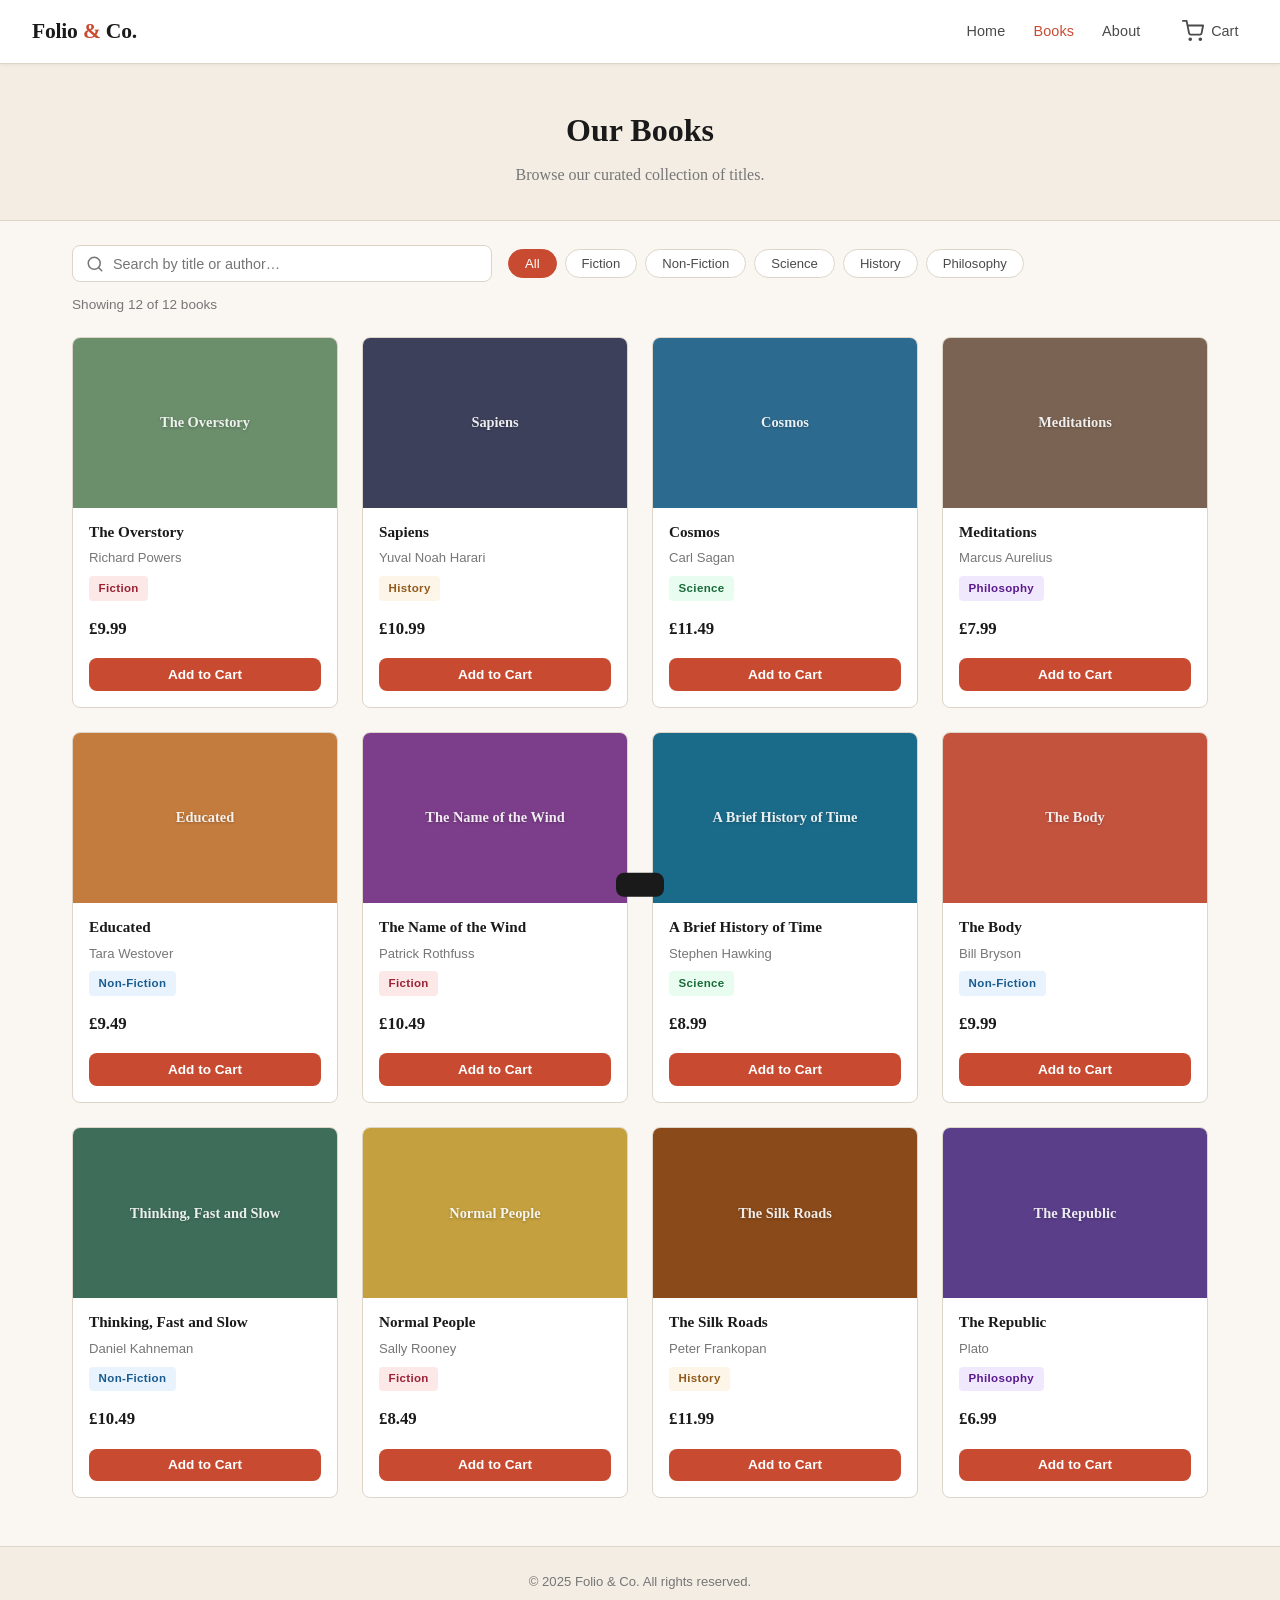
==== books.html @ 585659b6 "Created Folio&Co buggy version" ====
<!DOCTYPE html>
<html lang="en">
<head>
  <meta charset="UTF-8" />
  <meta name="viewport" content="width=device-width, initial-scale=1.0" />
  <title>Books — Folio & Co.</title>
  <link rel="stylesheet" href="style.css" />
</head>
<body>

  <nav class="navbar">
    <a href="index.html" class="nav-logo">Folio <span>&amp;</span> Co.</a>
    <ul class="nav-links">
      <li><a href="index.html">Home</a></li>
      <li><a href="books.html" class="active">Books</a></li>
      <li><a href="index.html#about">About</a></li>
    </ul>
    <a href="cart.html" class="cart-link" aria-label="View cart">
      <svg xmlns="http://www.w3.org/2000/svg" width="22" height="22" viewBox="0 0 24 24" fill="none" stroke="currentColor" stroke-width="2" stroke-linecap="round" stroke-linejoin="round"><circle cx="9" cy="21" r="1"/><circle cx="20" cy="21" r="1"/><path d="M1 1h4l2.68 13.39a2 2 0 0 0 2 1.61h9.72a2 2 0 0 0 2-1.61L23 6H6"/></svg>
      <span class="cart-label">Cart</span>
      <span class="cart-count" id="cart-count">0</span>
    </a>
  </nav>

  <div class="page-header">
    <h1>Our Books</h1>
    <p>Browse our curated collection of titles.</p>
  </div>

  <div class="catalogue-controls">
    <div class="search-wrap">
      <label for="search-input" class="sr-only">Search by title or author</label>
      <input
        type="search"
        id="search-input"
        class="search-input"
        placeholder="Search by title or author…"
        autocomplete="off"
      />
      <svg class="search-icon" xmlns="http://www.w3.org/2000/svg" width="18" height="18" viewBox="0 0 24 24" fill="none" stroke="currentColor" stroke-width="2" stroke-linecap="round" stroke-linejoin="round"><circle cx="11" cy="11" r="8"/><line x1="21" y1="21" x2="16.65" y2="16.65"/></svg>
    </div>

    <div class="genre-filters" role="group" aria-label="Filter by genre">
      <button class="chip active" data-genre="all">All</button>
      <button class="chip" data-genre="Fiction">Fiction</button>
      <button class="chip" data-genre="Non-Fiction">Non-Fiction</button>
      <button class="chip" data-genre="Science">Science</button>
      <button class="chip" data-genre="History">History</button>
      <button class="chip" data-genre="Philosophy">Philosophy</button>
    </div>
  </div>

  <div class="result-count" id="result-count" aria-live="polite"></div>

  <div class="book-grid" id="book-grid"></div>

  <div id="toast" class="toast" role="status" aria-live="polite"></div>

  <footer class="footer">
    <p>&copy; 2025 Folio &amp; Co. All rights reserved.</p>
  </footer>

  <script src="cart.js"></script>
  <script src="books-data.js"></script>
  <script src="books.js"></script>
</body>
</html>
---- style.css ----
/* ====================================================
   Folio & Co. — Clean Version Stylesheet
   ==================================================== */

/* ---- Reset & Tokens ---- */
*, *::before, *::after { box-sizing: border-box; margin: 0; padding: 0; }

:root {
  --cream:    #faf7f2;
  --paper:    #f3ede3;
  --ink:      #1a1a1a;
  --ink-mid:  #4a4a4a;
  --ink-soft: #767676;
  --accent:   #c84b31;
  --accent-h: #a33b25;
  --green:    #3a7d44;
  --border:   #ddd5c8;
  --radius:   8px;
  --shadow:   0 2px 12px rgba(0,0,0,.08);
  --trans:    .18s ease;
}

html { scroll-behavior: smooth; }

body {
  font-family: 'Georgia', 'Times New Roman', serif;
  background: var(--cream);
  color: var(--ink);
  line-height: 1.65;
  min-height: 100vh;
  display: flex;
  flex-direction: column;
}

a { color: inherit; text-decoration: none; }

ul { list-style: none; }

img { display: block; max-width: 100%; }

/* ---- Utility ---- */
.sr-only {
  position: absolute; width:1px; height:1px;
  padding:0; margin:-1px; overflow:hidden;
  clip:rect(0,0,0,0); white-space:nowrap; border:0;
}

.btn {
  display: inline-block;
  padding: .65rem 1.4rem;
  border-radius: var(--radius);
  font-family: inherit;
  font-size: .95rem;
  font-weight: 600;
  cursor: pointer;
  border: 2px solid transparent;
  transition: background var(--trans), color var(--trans), border-color var(--trans), transform .1s;
  text-align: center;
}
.btn:active { transform: scale(.97); }

.btn-primary {
  background: var(--accent);
  color: #fff;
  border-color: var(--accent);
}
.btn-primary:hover { background: var(--accent-h); border-color: var(--accent-h); }

.btn-outline {
  background: transparent;
  color: var(--accent);
  border-color: var(--accent);
}
.btn-outline:hover { background: var(--accent); color: #fff; }

.full-width { display: block; width: 100%; }

/* ---- Navbar ---- */
.navbar {
  position: sticky;
  top: 0;
  z-index: 100;
  display: flex;
  align-items: center;
  gap: 2rem;
  padding: 0 2rem;
  height: 64px;
  background: #fff;
  border-bottom: 1px solid var(--border);
  box-shadow: 0 1px 4px rgba(0,0,0,.06);
}

.nav-logo {
  font-size: 1.35rem;
  font-weight: 700;
  letter-spacing: -.01em;
  color: var(--ink);
  margin-right: auto;
}
.nav-logo span { color: var(--accent); }

.nav-links {
  display: flex;
  gap: 1.75rem;
}
.nav-links a {
  font-size: .9rem;
  font-family: 'Helvetica Neue', Arial, sans-serif;
  color: var(--ink-mid);
  font-weight: 500;
  transition: color var(--trans);
  letter-spacing: .01em;
}
.nav-links a:hover,
.nav-links a.active { color: var(--accent); }

.cart-link {
  display: flex;
  align-items: center;
  gap: .45rem;
  color: var(--ink-mid);
  font-family: 'Helvetica Neue', Arial, sans-serif;
  font-size: .9rem;
  font-weight: 500;
  transition: color var(--trans);
  padding: .4rem .6rem;
  border-radius: var(--radius);
}
.cart-link:hover { color: var(--accent); }
.cart-link.active { color: var(--accent); }

.cart-label { font-size: .9rem; }

.cart-count {
  background: var(--accent);
  color: #fff;
  font-size: .72rem;
  font-weight: 700;
  font-family: 'Helvetica Neue', Arial, sans-serif;
  min-width: 20px;
  height: 20px;
  border-radius: 10px;
  display: inline-flex;
  align-items: center;
  justify-content: center;
  padding: 0 5px;
}
.cart-count[data-count="0"] { display: none; }

/* ---- Page Header ---- */
.page-header {
  background: var(--paper);
  border-bottom: 1px solid var(--border);
  padding: 2.5rem 2rem 2rem;
  text-align: center;
}
.page-header h1 {
  font-size: 2rem;
  font-weight: 700;
  margin-bottom: .3rem;
}
.page-header p { color: var(--ink-soft); }

/* ---- Hero ---- */
.hero {
  display: grid;
  grid-template-columns: 1fr auto;
  align-items: center;
  gap: 3rem;
  padding: 5rem 4rem;
  background: var(--paper);
  border-bottom: 1px solid var(--border);
}

.hero-eyebrow {
  font-family: 'Helvetica Neue', Arial, sans-serif;
  font-size: .8rem;
  font-weight: 600;
  letter-spacing: .12em;
  text-transform: uppercase;
  color: var(--accent);
  margin-bottom: .75rem;
}

.hero h1 {
  font-size: clamp(2.4rem, 5vw, 3.6rem);
  line-height: 1.15;
  margin-bottom: 1rem;
}

.hero-sub {
  font-size: 1.05rem;
  color: var(--ink-mid);
  max-width: 440px;
  margin-bottom: 2rem;
}

/* ---- Book Stack Illustration ---- */
.book-stack {
  display: flex;
  align-items: flex-end;
  gap: 6px;
}
.book-spine {
  width: 42px;
  height: var(--h);
  background: var(--c);
  border-radius: 3px 6px 6px 3px;
  writing-mode: vertical-rl;
  text-orientation: mixed;
  transform: rotate(180deg);
  display: flex;
  align-items: center;
  justify-content: center;
  font-size: .6rem;
  font-weight: 700;
  color: rgba(255,255,255,.85);
  letter-spacing: .05em;
  padding: .5rem .25rem;
  box-shadow: 3px 3px 8px rgba(0,0,0,.15);
}

/* ---- Features ---- */
.features {
  display: grid;
  grid-template-columns: repeat(3, 1fr);
  gap: 0;
  border-bottom: 1px solid var(--border);
}
.feature {
  padding: 2.5rem 2rem;
  border-right: 1px solid var(--border);
  text-align: center;
}
.feature:last-child { border-right: none; }
.feature-icon { font-size: 2rem; margin-bottom: .75rem; }
.feature h3 { font-size: 1rem; margin-bottom: .4rem; }
.feature p { font-size: .9rem; color: var(--ink-soft); }

/* ---- About Section ---- */
.about {
  padding: 5rem 4rem;
  background: var(--cream);
}
.about-inner {
  max-width: 600px;
  margin: 0 auto;
  text-align: center;
}
.about h2 { font-size: 1.75rem; margin-bottom: 1rem; }
.about p { color: var(--ink-mid); margin-bottom: 2rem; }

/* ---- Catalogue Controls ---- */
.catalogue-controls {
  padding: 1.5rem 2rem 0;
  display: flex;
  flex-wrap: wrap;
  gap: 1rem;
  align-items: center;
  max-width: 1200px;
  margin: 0 auto;
  width: 100%;
}

.search-wrap {
  position: relative;
  flex: 1 1 280px;
  max-width: 420px;
}
.search-icon {
  position: absolute;
  left: .85rem;
  top: 50%;
  transform: translateY(-50%);
  color: var(--ink-soft);
  pointer-events: none;
}
.search-input {
  width: 100%;
  padding: .6rem 1rem .6rem 2.5rem;
  border: 1.5px solid var(--border);
  border-radius: var(--radius);
  font-family: 'Helvetica Neue', Arial, sans-serif;
  font-size: .9rem;
  background: #fff;
  color: var(--ink);
  transition: border-color var(--trans), box-shadow var(--trans);
}
.search-input:focus {
  outline: none;
  border-color: var(--accent);
  box-shadow: 0 0 0 3px rgba(200,75,49,.12);
}

.genre-filters {
  display: flex;
  flex-wrap: wrap;
  gap: .5rem;
}

.chip {
  padding: .4rem 1rem;
  border: 1.5px solid var(--border);
  border-radius: 20px;
  background: #fff;
  font-family: 'Helvetica Neue', Arial, sans-serif;
  font-size: .82rem;
  font-weight: 500;
  color: var(--ink-mid);
  cursor: pointer;
  transition: background var(--trans), border-color var(--trans), color var(--trans);
}
.chip:hover { border-color: var(--accent); color: var(--accent); }
.chip.active {
  background: var(--accent);
  border-color: var(--accent);
  color: #fff;
}

.result-count {
  padding: .75rem 2rem 0;
  font-family: 'Helvetica Neue', Arial, sans-serif;
  font-size: .85rem;
  color: var(--ink-soft);
  max-width: 1200px;
  margin: 0 auto;
  width: 100%;
}

/* ---- Book Grid ---- */
.book-grid {
  display: grid;
  grid-template-columns: repeat(auto-fill, minmax(210px, 1fr));
  gap: 1.5rem;
  padding: 1.25rem 2rem 3rem;
  max-width: 1200px;
  margin: 0 auto;
  width: 100%;
}

.book-card {
  background: #fff;
  border: 1px solid var(--border);
  border-radius: var(--radius);
  overflow: hidden;
  display: flex;
  flex-direction: column;
  transition: box-shadow var(--trans), transform var(--trans);
}
.book-card:hover {
  box-shadow: var(--shadow);
  transform: translateY(-3px);
}

.book-cover {
  height: 170px;
  display: flex;
  align-items: center;
  justify-content: center;
  padding: 1.25rem;
  text-align: center;
}
.book-cover-title {
  font-size: .9rem;
  font-weight: 700;
  color: rgba(255,255,255,.9);
  line-height: 1.3;
  text-shadow: 0 1px 3px rgba(0,0,0,.25);
}

.book-info {
  padding: .9rem 1rem 1rem;
  display: flex;
  flex-direction: column;
  flex: 1;
  gap: .35rem;
}

.book-title {
  font-size: .95rem;
  font-weight: 700;
  line-height: 1.3;
}

.book-author {
  font-size: .82rem;
  color: var(--ink-soft);
  font-family: 'Helvetica Neue', Arial, sans-serif;
}

.genre-badge {
  display: inline-block;
  padding: .18rem .6rem;
  border-radius: 4px;
  font-size: .72rem;
  font-weight: 600;
  font-family: 'Helvetica Neue', Arial, sans-serif;
  letter-spacing: .03em;
  width: fit-content;
  margin: .1rem 0;
}
.badge-Fiction     { background: #fde8e8; color: #9b2335; }
.badge-Non-Fiction { background: #e8f3fd; color: #1a5c8f; }
.badge-Science     { background: #e8fdf0; color: #1a6b3a; }
.badge-History     { background: #fdf5e8; color: #8f5a1a; }
.badge-Philosophy  { background: #f0e8fd; color: #5a1a8f; }

.book-price {
  font-size: 1.05rem;
  font-weight: 700;
  color: var(--ink);
  margin-top: auto;
  padding-top: .4rem;
}

.add-to-cart-btn {
  margin: 0 1rem 1rem;
  padding: .55rem 1rem;
  background: var(--accent);
  color: #fff;
  border: none;
  border-radius: var(--radius);
  font-family: 'Helvetica Neue', Arial, sans-serif;
  font-size: .85rem;
  font-weight: 600;
  cursor: pointer;
  transition: background var(--trans), transform .1s;
}
.add-to-cart-btn:hover { background: var(--accent-h); }
.add-to-cart-btn:active { transform: scale(.97); }
.add-to-cart-btn.added {
  background: var(--green);
}

/* ---- Toast ---- */
.toast {
  position: fixed;
  bottom: 2rem;
  left: 50%;
  transform: translateX(-50%) translateY(120%);
  background: var(--ink);
  color: #fff;
  padding: .75rem 1.5rem;
  border-radius: var(--radius);
  font-family: 'Helvetica Neue', Arial, sans-serif;
  font-size: .9rem;
  font-weight: 500;
  z-index: 999;
  transition: transform .3s cubic-bezier(.34,1.56,.64,1);
  pointer-events: none;
  white-space: nowrap;
}
.toast.show { transform: translateX(-50%) translateY(0); }

/* ---- Cart Page ---- */
.cart-layout {
  display: grid;
  grid-template-columns: 1fr 320px;
  gap: 2rem;
  padding: 2rem 2rem 4rem;
  max-width: 1100px;
  margin: 0 auto;
  width: 100%;
  align-items: start;
}

.cart-items {
  display: flex;
  flex-direction: column;
  gap: 1rem;
}

.cart-empty {
  text-align: center;
  padding: 4rem 2rem;
  color: var(--ink-soft);
  font-size: 1.05rem;
  grid-column: 1 / -1;
}
.cart-empty a { color: var(--accent); }

.cart-item {
  background: #fff;
  border: 1px solid var(--border);
  border-radius: var(--radius);
  padding: 1.25rem 1.25rem;
  display: grid;
  grid-template-columns: 64px 1fr auto;
  gap: 1rem;
  align-items: center;
}

.cart-item-cover {
  width: 64px;
  height: 86px;
  border-radius: 4px;
  display: flex;
  align-items: center;
  justify-content: center;
  font-size: .55rem;
  font-weight: 700;
  color: rgba(255,255,255,.85);
  text-align: center;
  padding: .25rem;
  line-height: 1.2;
  flex-shrink: 0;
}

.cart-item-meta { display: flex; flex-direction: column; gap: .2rem; }
.cart-item-title { font-weight: 700; font-size: .95rem; }
.cart-item-author { font-size: .82rem; color: var(--ink-soft); font-family: 'Helvetica Neue', Arial, sans-serif; }
.cart-item-price { font-size: .9rem; color: var(--ink-mid); font-family: 'Helvetica Neue', Arial, sans-serif; margin-top: .3rem; }

.cart-item-actions {
  display: flex;
  flex-direction: column;
  align-items: flex-end;
  gap: .75rem;
}

.qty-controls {
  display: flex;
  align-items: center;
  gap: .5rem;
  border: 1px solid var(--border);
  border-radius: var(--radius);
  padding: .1rem .3rem;
}
.qty-btn {
  background: none;
  border: none;
  font-size: 1.1rem;
  font-weight: 700;
  cursor: pointer;
  color: var(--ink-mid);
  width: 28px;
  height: 28px;
  display: flex;
  align-items: center;
  justify-content: center;
  border-radius: 4px;
  transition: background var(--trans);
}
.qty-btn:hover { background: var(--paper); }
.qty-display {
  font-family: 'Helvetica Neue', Arial, sans-serif;
  font-size: .9rem;
  font-weight: 600;
  min-width: 20px;
  text-align: center;
}

.remove-btn {
  background: none;
  border: none;
  color: var(--ink-soft);
  font-family: 'Helvetica Neue', Arial, sans-serif;
  font-size: .8rem;
  cursor: pointer;
  text-decoration: underline;
  padding: 0;
  transition: color var(--trans);
}
.remove-btn:hover { color: var(--accent); }

.item-total {
  font-weight: 700;
  font-size: 1rem;
}

/* ---- Cart Summary ---- */
.cart-summary {
  background: #fff;
  border: 1px solid var(--border);
  border-radius: var(--radius);
  padding: 1.5rem;
  position: sticky;
  top: 80px;
}
.cart-summary h2 { font-size: 1.1rem; margin-bottom: 1rem; }

.summary-row {
  display: flex;
  justify-content: space-between;
  font-family: 'Helvetica Neue', Arial, sans-serif;
  font-size: .9rem;
  padding: .4rem 0;
  border-bottom: 1px solid var(--border);
  color: var(--ink-mid);
}
.summary-row:last-of-type { border-bottom: none; }
.total-row {
  font-weight: 700;
  font-size: 1rem;
  color: var(--ink);
  margin-top: .25rem;
  border-top: 2px solid var(--border);
  border-bottom: none;
}
.cart-summary .btn { margin-top: 1.25rem; }

/* ---- Checkout Layout ---- */
.checkout-layout {
  display: grid;
  grid-template-columns: 340px 1fr;
  gap: 2rem;
  padding: 2rem 2rem 4rem;
  max-width: 1000px;
  margin: 0 auto;
  width: 100%;
  align-items: start;
}

.order-summary-panel {
  background: #fff;
  border: 1px solid var(--border);
  border-radius: var(--radius);
  padding: 1.5rem;
  position: sticky;
  top: 80px;
}
.order-summary-panel h2 { font-size: 1.1rem; margin-bottom: 1rem; }

.checkout-item-list { display: flex; flex-direction: column; gap: .6rem; }
.checkout-item {
  display: flex;
  justify-content: space-between;
  font-family: 'Helvetica Neue', Arial, sans-serif;
  font-size: .85rem;
  padding: .3rem 0;
  border-bottom: 1px solid var(--border);
  color: var(--ink-mid);
}
.checkout-item:last-child { border-bottom: none; }
.checkout-item-name { flex: 1; margin-right: .5rem; }
.checkout-item-qty { color: var(--ink-soft); margin-right: .5rem; }
.checkout-item-price { font-weight: 600; color: var(--ink); }

/* ---- Checkout Form ---- */
.checkout-form-panel {}

.form-section {
  background: #fff;
  border: 1px solid var(--border);
  border-radius: var(--radius);
  padding: 1.75rem;
  margin-bottom: 1.25rem;
}
.form-section h2 {
  font-size: 1rem;
  font-weight: 700;
  margin-bottom: 1.25rem;
  padding-bottom: .75rem;
  border-bottom: 1px solid var(--border);
}

.field-group {
  display: flex;
  flex-direction: column;
  gap: .35rem;
  margin-bottom: 1rem;
}
.field-group:last-child { margin-bottom: 0; }

.field-group label {
  font-family: 'Helvetica Neue', Arial, sans-serif;
  font-size: .82rem;
  font-weight: 600;
  color: var(--ink-mid);
  letter-spacing: .02em;
}

.field-group input {
  padding: .6rem .85rem;
  border: 1.5px solid var(--border);
  border-radius: var(--radius);
  font-family: 'Helvetica Neue', Arial, sans-serif;
  font-size: .9rem;
  color: var(--ink);
  background: var(--cream);
  transition: border-color var(--trans), box-shadow var(--trans);
}
.field-group input:focus {
  outline: none;
  border-color: var(--accent);
  box-shadow: 0 0 0 3px rgba(200,75,49,.12);
  background: #fff;
}
.field-group input.invalid {
  border-color: #d9534f;
  box-shadow: 0 0 0 3px rgba(217,83,79,.1);
}

.field-error {
  font-family: 'Helvetica Neue', Arial, sans-serif;
  font-size: .78rem;
  color: #d9534f;
  min-height: 1em;
}

.field-row {
  display: grid;
  grid-template-columns: 1fr 1fr;
  gap: 1rem;
}

/* ---- Success Message ---- */
.success-message {
  background: #fff;
  border: 1px solid var(--border);
  border-radius: var(--radius);
  padding: 4rem 2rem;
  text-align: center;
}
.success-icon {
  width: 64px;
  height: 64px;
  background: var(--green);
  color: #fff;
  font-size: 2rem;
  border-radius: 50%;
  display: flex;
  align-items: center;
  justify-content: center;
  margin: 0 auto 1.5rem;
}
.success-inner h2 { margin-bottom: .75rem; }
.success-inner p { color: var(--ink-soft); }

/* ---- Footer ---- */
.footer {
  margin-top: auto;
  border-top: 1px solid var(--border);
  padding: 1.5rem 2rem;
  text-align: center;
  font-family: 'Helvetica Neue', Arial, sans-serif;
  font-size: .82rem;
  color: var(--ink-soft);
  background: var(--paper);
}

/* ---- No Results ---- */
.no-results {
  grid-column: 1 / -1;
  text-align: center;
  padding: 4rem 2rem;
  color: var(--ink-soft);
}

/* ---- Responsive ---- */
@media (max-width: 900px) {
  .hero { grid-template-columns: 1fr; padding: 3rem 2rem; }
  .hero-illustration { display: none; }
  .features { grid-template-columns: 1fr; }
  .feature { border-right: none; border-bottom: 1px solid var(--border); }
  .feature:last-child { border-bottom: none; }
  .cart-layout { grid-template-columns: 1fr; }
  .checkout-layout { grid-template-columns: 1fr; }
  .order-summary-panel { position: static; }
}

@media (max-width: 600px) {
  .navbar { padding: 0 1rem; gap: 1rem; }
  .nav-links { display: none; }
  .book-grid { grid-template-columns: repeat(auto-fill, minmax(160px, 1fr)); gap: 1rem; padding: 1rem; }
  .cart-item { grid-template-columns: 1fr; }
  .cart-item-cover { display: none; }
}
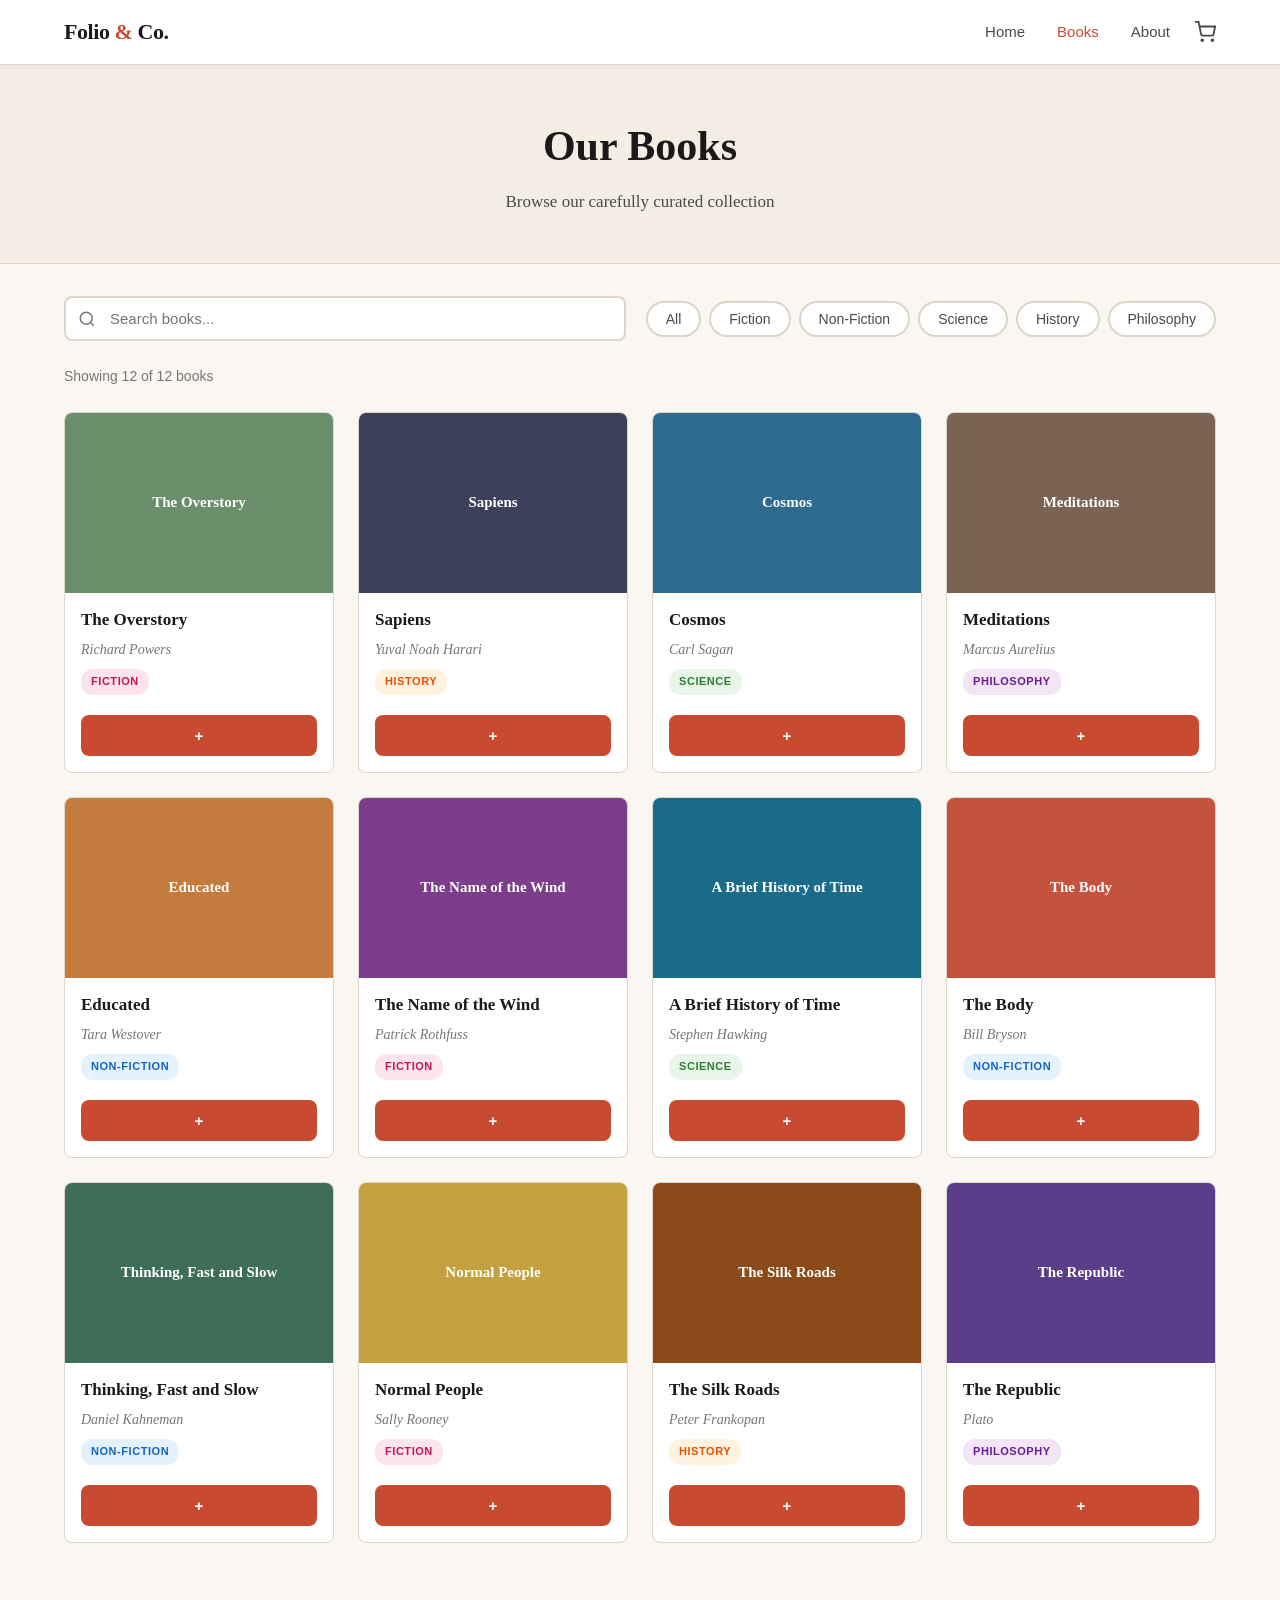
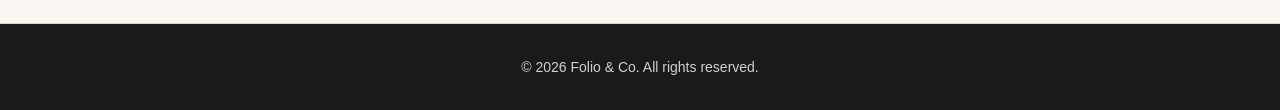
==== commit 12925cec: "issues" ====
--- a/books.html
+++ b/books.html
@@ -1,63 +1,67 @@
 <!DOCTYPE html>
 <html lang="en">
 <head>
-  <meta charset="UTF-8" />
-  <meta name="viewport" content="width=device-width, initial-scale=1.0" />
-  <title>Books — Folio & Co.</title>
-  <link rel="stylesheet" href="style.css" />
+  <meta charset="UTF-8">
+  <meta name="viewport" content="width=device-width, initial-scale=1.0">
+  <title>Our Books — Folio & Co.</title>
+  <link rel="stylesheet" href="style.css">
 </head>
 <body>
-
   <nav class="navbar">
-    <a href="index.html" class="nav-logo">Folio <span>&amp;</span> Co.</a>
-    <ul class="nav-links">
-      <li><a href="index.html">Home</a></li>
-      <li><a href="books.html" class="active">Books</a></li>
-      <li><a href="index.html#about">About</a></li>
-    </ul>
-    <a href="cart.html" class="cart-link" aria-label="View cart">
-      <svg xmlns="http://www.w3.org/2000/svg" width="22" height="22" viewBox="0 0 24 24" fill="none" stroke="currentColor" stroke-width="2" stroke-linecap="round" stroke-linejoin="round"><circle cx="9" cy="21" r="1"/><circle cx="20" cy="21" r="1"/><path d="M1 1h4l2.68 13.39a2 2 0 0 0 2 1.61h9.72a2 2 0 0 0 2-1.61L23 6H6"/></svg>
-      <span class="cart-label">Cart</span>
-      <span class="cart-count" id="cart-count">0</span>
-    </a>
+    <div class="container">
+      <a href="index.html" class="logo">Folio <span>&</span> Co.</a>
+      <div class="nav-links">
+        <a href="index.html">Home</a>
+        <a href="books.html" class="active">Books</a>
+        <a href="index.html#about">About</a>
+      </div>
+      <!-- BUG 1: Removed "Cart" label -->
+      <a href="cart.html" class="cart-link">
+        <svg width="22" height="22" viewBox="0 0 24 24" fill="none" stroke="currentColor" stroke-width="2">
+          <circle cx="9" cy="21" r="1"/><circle cx="20" cy="21" r="1"/>
+          <path d="M1 1h4l2.68 13.39a2 2 0 0 0 2 1.61h9.72a2 2 0 0 0 2-1.61L23 6H6"/>
+        </svg>
+        <span class="cart-count" id="cart-count" data-count="0">0</span>
+      </a>
+    </div>
   </nav>
 
-  <div class="page-header">
-    <h1>Our Books</h1>
-    <p>Browse our curated collection of titles.</p>
-  </div>
+  <header class="page-header">
+    <div class="container">
+      <h1>Our Books</h1>
+      <p>Browse our carefully curated collection</p>
+    </div>
+  </header>
 
-  <div class="catalogue-controls">
-    <div class="search-wrap">
-      <label for="search-input" class="sr-only">Search by title or author</label>
-      <input
-        type="search"
-        id="search-input"
-        class="search-input"
-        placeholder="Search by title or author…"
-        autocomplete="off"
-      />
-      <svg class="search-icon" xmlns="http://www.w3.org/2000/svg" width="18" height="18" viewBox="0 0 24 24" fill="none" stroke="currentColor" stroke-width="2" stroke-linecap="round" stroke-linejoin="round"><circle cx="11" cy="11" r="8"/><line x1="21" y1="21" x2="16.65" y2="16.65"/></svg>
+  <main class="container">
+    <div class="catalogue-controls">
+      <div>
+        <!-- BUG 8: Changed placeholder to "Search books..." (singular, less clear) -->
+        <label for="search-input" class="sr-only">Search books</label>
+        <input type="search" id="search-input" class="search-input" placeholder="Search books...">
+      </div>
+      <div class="genre-filters">
+        <button class="chip active" data-genre="all">All</button>
+        <button class="chip" data-genre="Fiction">Fiction</button>
+        <button class="chip" data-genre="Non-Fiction">Non-Fiction</button>
+        <button class="chip" data-genre="Science">Science</button>
+        <button class="chip" data-genre="History">History</button>
+        <button class="chip" data-genre="Philosophy">Philosophy</button>
+      </div>
     </div>
 
-    <div class="genre-filters" role="group" aria-label="Filter by genre">
-      <button class="chip active" data-genre="all">All</button>
-      <button class="chip" data-genre="Fiction">Fiction</button>
-      <button class="chip" data-genre="Non-Fiction">Non-Fiction</button>
-      <button class="chip" data-genre="Science">Science</button>
-      <button class="chip" data-genre="History">History</button>
-      <button class="chip" data-genre="Philosophy">Philosophy</button>
-    </div>
-  </div>
+    <!-- BUG 4: Result count will never update (fixed at 12) -->
+    <div id="result-count" aria-live="polite">Showing 12 of 12 books</div>
 
-  <div class="result-count" id="result-count" aria-live="polite"></div>
+    <div id="book-grid"></div>
 
-  <div class="book-grid" id="book-grid"></div>
-
-  <div id="toast" class="toast" role="status" aria-live="polite"></div>
+    <div id="toast" class="toast"></div>
+  </main>
 
   <footer class="footer">
-    <p>&copy; 2025 Folio &amp; Co. All rights reserved.</p>
+    <div class="container">
+      <p>&copy; 2026 Folio & Co. All rights reserved.</p>
+    </div>
   </footer>
 
   <script src="cart.js"></script>
--- a/style.css
+++ b/style.css
@@ -1,768 +1,815 @@
-/* ====================================================
-   Folio & Co. — Clean Version Stylesheet
-   ==================================================== */
-
-/* ---- Reset & Tokens ---- */
-*, *::before, *::after { box-sizing: border-box; margin: 0; padding: 0; }
-
+/* === Design Tokens === */
 :root {
-  --cream:    #faf7f2;
-  --paper:    #f3ede3;
-  --ink:      #1a1a1a;
-  --ink-mid:  #4a4a4a;
+  --cream: #faf7f2;
+  --paper: #f3ede3;
+  --ink: #1a1a1a;
+  --ink-mid: #4a4a4a;
   --ink-soft: #767676;
-  --accent:   #c84b31;
+  --accent: #c84b31;
   --accent-h: #a33b25;
-  --green:    #3a7d44;
-  --border:   #ddd5c8;
-  --radius:   8px;
-  --shadow:   0 2px 12px rgba(0,0,0,.08);
-  --trans:    .18s ease;
-}
-
+  --green: #3a7d44;
+  --border: #ddd5c8;
+  --radius: 8px;
+  --shadow: 0 2px 12px rgba(0,0,0,.08);
+  --trans: .18s ease;
+}
+
+/* === Reset & Base === */
+* { margin: 0; padding: 0; box-sizing: border-box; }
 html { scroll-behavior: smooth; }
-
 body {
-  font-family: 'Georgia', 'Times New Roman', serif;
+  font-family: Georgia, 'Times New Roman', serif;
+  font-size: 16px;
+  line-height: 1.6;
+  color: var(--ink);
   background: var(--cream);
-  color: var(--ink);
-  line-height: 1.65;
-  min-height: 100vh;
-  display: flex;
-  flex-direction: column;
-}
-
-a { color: inherit; text-decoration: none; }
-
-ul { list-style: none; }
-
-img { display: block; max-width: 100%; }
-
-/* ---- Utility ---- */
+}
+.container { max-width: 1200px; margin: 0 auto; padding: 0 24px; }
+img { max-width: 100%; display: block; }
+a { text-decoration: none; color: inherit; }
+
+/* === Utility === */
 .sr-only {
-  position: absolute; width:1px; height:1px;
-  padding:0; margin:-1px; overflow:hidden;
-  clip:rect(0,0,0,0); white-space:nowrap; border:0;
-}
-
+  position: absolute;
+  width: 1px; height: 1px;
+  padding: 0; margin: -1px;
+  overflow: hidden;
+  clip: rect(0,0,0,0);
+  white-space: nowrap;
+  border: 0;
+}
+
+/* === Buttons === */
 .btn {
   display: inline-block;
-  padding: .65rem 1.4rem;
-  border-radius: var(--radius);
-  font-family: inherit;
-  font-size: .95rem;
-  font-weight: 600;
+  padding: 12px 28px;
+  font-family: 'Helvetica Neue', Arial, sans-serif;
+  font-size: 15px;
+  font-weight: 500;
+  border-radius: var(--radius);
+  border: 2px solid transparent;
   cursor: pointer;
-  border: 2px solid transparent;
-  transition: background var(--trans), color var(--trans), border-color var(--trans), transform .1s;
-  text-align: center;
-}
-.btn:active { transform: scale(.97); }
-
+  transition: all var(--trans);
+  text-align: center;
+}
 .btn-primary {
   background: var(--accent);
-  color: #fff;
+  color: white;
   border-color: var(--accent);
 }
 .btn-primary:hover { background: var(--accent-h); border-color: var(--accent-h); }
-
 .btn-outline {
   background: transparent;
   color: var(--accent);
   border-color: var(--accent);
 }
-.btn-outline:hover { background: var(--accent); color: #fff; }
-
-.full-width { display: block; width: 100%; }
-
-/* ---- Navbar ---- */
+.btn-outline:hover { background: var(--accent); color: white; }
+.btn.full-width { display: block; width: 100%; }
+
+/* === Navbar === */
 .navbar {
   position: sticky;
   top: 0;
   z-index: 100;
-  display: flex;
-  align-items: center;
-  gap: 2rem;
-  padding: 0 2rem;
+  background: white;
+  border-bottom: 1px solid var(--border);
+  box-shadow: 0 2px 8px rgba(0,0,0,.04);
+}
+.navbar .container {
+  display: flex;
+  align-items: center;
   height: 64px;
-  background: #fff;
-  border-bottom: 1px solid var(--border);
-  box-shadow: 0 1px 4px rgba(0,0,0,.06);
-}
-
-.nav-logo {
-  font-size: 1.35rem;
+}
+.logo {
+  font-size: 22px;
   font-weight: 700;
-  letter-spacing: -.01em;
-  color: var(--ink);
+  letter-spacing: -0.02em;
   margin-right: auto;
 }
-.nav-logo span { color: var(--accent); }
-
+.logo span { color: var(--accent); }
 .nav-links {
   display: flex;
-  gap: 1.75rem;
-}
-.nav-links a {
-  font-size: .9rem;
-  font-family: 'Helvetica Neue', Arial, sans-serif;
-  color: var(--ink-mid);
-  font-weight: 500;
-  transition: color var(--trans);
-  letter-spacing: .01em;
-}
+  gap: 32px;
+  font-family: 'Helvetica Neue', Arial, sans-serif;
+  font-size: 15px;
+}
+.nav-links a { color: var(--ink-mid); transition: color var(--trans); }
 .nav-links a:hover,
 .nav-links a.active { color: var(--accent); }
 
+/* BUG 1: Cart icon blends into navbar - removed distinct styling for .cart-label, made icon same color as other links */
 .cart-link {
   display: flex;
   align-items: center;
-  gap: .45rem;
-  color: var(--ink-mid);
-  font-family: 'Helvetica Neue', Arial, sans-serif;
-  font-size: .9rem;
-  font-weight: 500;
+  gap: 8px;
+  color: var(--ink-mid);  /* Same as other nav links, not accent */
+  font-family: 'Helvetica Neue', Arial, sans-serif;
+  font-size: 15px;
   transition: color var(--trans);
-  padding: .4rem .6rem;
-  border-radius: var(--radius);
+  margin-left: 24px;
 }
 .cart-link:hover { color: var(--accent); }
 .cart-link.active { color: var(--accent); }
-
-.cart-label { font-size: .9rem; }
-
 .cart-count {
-  background: var(--accent);
-  color: #fff;
-  font-size: .72rem;
-  font-weight: 700;
-  font-family: 'Helvetica Neue', Arial, sans-serif;
   min-width: 20px;
   height: 20px;
+  padding: 0 6px;
+  display: inline-flex;
+  align-items: center;
+  justify-content: center;
+  background: var(--accent);
+  color: white;
+  font-size: 12px;
+  font-weight: 600;
   border-radius: 10px;
-  display: inline-flex;
-  align-items: center;
-  justify-content: center;
-  padding: 0 5px;
 }
 .cart-count[data-count="0"] { display: none; }
 
-/* ---- Page Header ---- */
+/* === Page Header === */
 .page-header {
   background: var(--paper);
+  padding: 48px 0;
+  text-align: center;
   border-bottom: 1px solid var(--border);
-  padding: 2.5rem 2rem 2rem;
-  text-align: center;
 }
 .page-header h1 {
-  font-size: 2rem;
-  font-weight: 700;
-  margin-bottom: .3rem;
-}
-.page-header p { color: var(--ink-soft); }
-
-/* ---- Hero ---- */
+  font-size: 42px;
+  font-weight: 600;
+  margin-bottom: 8px;
+}
+.page-header p { color: var(--ink-mid); font-size: 17px; }
+
+/* === Hero === */
 .hero {
+  background: var(--paper);
+  padding: 80px 0;
+  border-bottom: 1px solid var(--border);
+}
+.hero .container {
   display: grid;
-  grid-template-columns: 1fr auto;
-  align-items: center;
-  gap: 3rem;
-  padding: 5rem 4rem;
-  background: var(--paper);
-  border-bottom: 1px solid var(--border);
-}
-
-.hero-eyebrow {
-  font-family: 'Helvetica Neue', Arial, sans-serif;
-  font-size: .8rem;
-  font-weight: 600;
-  letter-spacing: .12em;
+  grid-template-columns: 1fr 1fr;
+  gap: 64px;
+  align-items: center;
+}
+.eyebrow {
+  font-family: 'Helvetica Neue', Arial, sans-serif;
+  font-size: 13px;
+  font-weight: 600;
+  color: var(--accent);
   text-transform: uppercase;
-  color: var(--accent);
-  margin-bottom: .75rem;
-}
-
+  letter-spacing: 0.08em;
+  margin-bottom: 16px;
+}
 .hero h1 {
-  font-size: clamp(2.4rem, 5vw, 3.6rem);
+  font-size: 54px;
+  font-weight: 600;
   line-height: 1.15;
-  margin-bottom: 1rem;
-}
-
-.hero-sub {
-  font-size: 1.05rem;
+  margin-bottom: 20px;
+}
+.subtitle {
+  font-size: 18px;
   color: var(--ink-mid);
-  max-width: 440px;
-  margin-bottom: 2rem;
-}
-
-/* ---- Book Stack Illustration ---- */
+  line-height: 1.7;
+  margin-bottom: 32px;
+  max-width: 480px;
+}
 .book-stack {
   display: flex;
-  align-items: flex-end;
-  gap: 6px;
+  flex-direction: column;
+  gap: 12px;
+  align-items: flex-start;
 }
 .book-spine {
-  width: 42px;
-  height: var(--h);
-  background: var(--c);
-  border-radius: 3px 6px 6px 3px;
-  writing-mode: vertical-rl;
-  text-orientation: mixed;
-  transform: rotate(180deg);
-  display: flex;
-  align-items: center;
-  justify-content: center;
-  font-size: .6rem;
-  font-weight: 700;
-  color: rgba(255,255,255,.85);
-  letter-spacing: .05em;
-  padding: .5rem .25rem;
-  box-shadow: 3px 3px 8px rgba(0,0,0,.15);
-}
-
-/* ---- Features ---- */
+  height: 56px;
+  padding: 0 24px;
+  display: flex;
+  align-items: center;
+  color: white;
+  font-size: 15px;
+  font-weight: 600;
+  border-radius: 4px;
+  box-shadow: 0 4px 12px rgba(0,0,0,.15);
+  writing-mode: horizontal-tb;
+  letter-spacing: 0.03em;
+}
+.book-spine:nth-child(1) { width: 280px; }
+.book-spine:nth-child(2) { width: 320px; margin-left: 40px; }
+.book-spine:nth-child(3) { width: 260px; margin-left: 20px; }
+.book-spine:nth-child(4) { width: 300px; margin-left: 60px; }
+
+/* === Features === */
 .features {
+  padding: 64px 0;
+}
+.features .container {
   display: grid;
   grid-template-columns: repeat(3, 1fr);
-  gap: 0;
-  border-bottom: 1px solid var(--border);
+  gap: 48px;
 }
 .feature {
-  padding: 2.5rem 2rem;
-  border-right: 1px solid var(--border);
-  text-align: center;
-}
-.feature:last-child { border-right: none; }
-.feature-icon { font-size: 2rem; margin-bottom: .75rem; }
-.feature h3 { font-size: 1rem; margin-bottom: .4rem; }
-.feature p { font-size: .9rem; color: var(--ink-soft); }
-
-/* ---- About Section ---- */
+  text-align: center;
+}
+.feature svg {
+  margin: 0 auto 16px;
+  color: var(--accent);
+}
+.feature h3 {
+  font-size: 19px;
+  font-weight: 600;
+  margin-bottom: 8px;
+}
+.feature p {
+  color: var(--ink-mid);
+  font-size: 15px;
+}
+
+/* === About === */
 .about {
-  padding: 5rem 4rem;
-  background: var(--cream);
-}
-.about-inner {
-  max-width: 600px;
-  margin: 0 auto;
-  text-align: center;
-}
-.about h2 { font-size: 1.75rem; margin-bottom: 1rem; }
-.about p { color: var(--ink-mid); margin-bottom: 2rem; }
-
-/* ---- Catalogue Controls ---- */
+  padding: 80px 0;
+  background: var(--paper);
+  text-align: center;
+  border-top: 1px solid var(--border);
+}
+.about h2 {
+  font-size: 36px;
+  font-weight: 600;
+  margin-bottom: 20px;
+}
+.about p {
+  max-width: 640px;
+  margin: 0 auto 32px;
+  font-size: 17px;
+  line-height: 1.7;
+  color: var(--ink-mid);
+}
+
+/* === Footer === */
+.footer {
+  background: var(--ink);
+  color: white;
+  padding: 32px 0;
+  border-top: 1px solid var(--border);
+  margin-top: 80px;
+}
+.footer p {
+  text-align: center;
+  font-family: 'Helvetica Neue', Arial, sans-serif;
+  font-size: 14px;
+  opacity: 0.8;
+}
+
+/* === Catalogue === */
 .catalogue-controls {
-  padding: 1.5rem 2rem 0;
   display: flex;
   flex-wrap: wrap;
-  gap: 1rem;
-  align-items: center;
-  max-width: 1200px;
-  margin: 0 auto;
-  width: 100%;
-}
-
-.search-wrap {
-  position: relative;
-  flex: 1 1 280px;
-  max-width: 420px;
-}
-.search-icon {
-  position: absolute;
-  left: .85rem;
-  top: 50%;
-  transform: translateY(-50%);
-  color: var(--ink-soft);
-  pointer-events: none;
-}
+  gap: 20px;
+  align-items: center;
+  margin: 32px 0 24px;
+}
+.catalogue-controls > div:first-child { flex: 1; min-width: 280px; position: relative; }
 .search-input {
   width: 100%;
-  padding: .6rem 1rem .6rem 2.5rem;
-  border: 1.5px solid var(--border);
-  border-radius: var(--radius);
-  font-family: 'Helvetica Neue', Arial, sans-serif;
-  font-size: .9rem;
-  background: #fff;
-  color: var(--ink);
-  transition: border-color var(--trans), box-shadow var(--trans);
+  padding: 12px 16px 12px 44px;
+  font-family: 'Helvetica Neue', Arial, sans-serif;
+  font-size: 15px;
+  border: 2px solid var(--border);
+  border-radius: var(--radius);
+  background: white;
+  transition: all var(--trans);
 }
 .search-input:focus {
   outline: none;
   border-color: var(--accent);
-  box-shadow: 0 0 0 3px rgba(200,75,49,.12);
+  box-shadow: 0 0 0 3px rgba(200, 75, 49, .12);
+}
+.search-input::placeholder { color: var(--ink-soft); }
+.catalogue-controls > div:first-child::before {
+  content: '';
+  position: absolute;
+  left: 14px;
+  top: 50%;
+  transform: translateY(-50%);
+  width: 18px;
+  height: 18px;
+  background: url('data:image/svg+xml;utf8,<svg xmlns="http://www.w3.org/2000/svg" width="18" height="18" viewBox="0 0 24 24" fill="none" stroke="%23767676" stroke-width="2"><circle cx="11" cy="11" r="8"/><path d="m21 21-4.35-4.35"/></svg>') no-repeat center;
+  pointer-events: none;
 }
 
 .genre-filters {
   display: flex;
   flex-wrap: wrap;
-  gap: .5rem;
-}
-
+  gap: 8px;
+}
+
+/* BUG 3: Genre filter chips don't visually highlight when selected - removed .active state styling */
 .chip {
-  padding: .4rem 1rem;
-  border: 1.5px solid var(--border);
+  padding: 8px 18px;
+  font-family: 'Helvetica Neue', Arial, sans-serif;
+  font-size: 14px;
+  font-weight: 500;
+  background: white;
+  color: var(--ink-mid);
+  border: 2px solid var(--border);
   border-radius: 20px;
-  background: #fff;
-  font-family: 'Helvetica Neue', Arial, sans-serif;
-  font-size: .82rem;
-  font-weight: 500;
-  color: var(--ink-mid);
   cursor: pointer;
-  transition: background var(--trans), border-color var(--trans), color var(--trans);
-}
-.chip:hover { border-color: var(--accent); color: var(--accent); }
-.chip.active {
-  background: var(--accent);
+  transition: all var(--trans);
+}
+.chip:hover {
   border-color: var(--accent);
-  color: #fff;
-}
-
-.result-count {
-  padding: .75rem 2rem 0;
-  font-family: 'Helvetica Neue', Arial, sans-serif;
-  font-size: .85rem;
+  color: var(--accent);
+}
+/* BUG 3: Removed .chip.active styling so there's no visual feedback */
+
+#result-count {
+  font-family: 'Helvetica Neue', Arial, sans-serif;
+  font-size: 14px;
   color: var(--ink-soft);
-  max-width: 1200px;
-  margin: 0 auto;
-  width: 100%;
-}
-
-/* ---- Book Grid ---- */
-.book-grid {
+  margin-bottom: 24px;
+}
+
+#book-grid {
   display: grid;
-  grid-template-columns: repeat(auto-fill, minmax(210px, 1fr));
-  gap: 1.5rem;
-  padding: 1.25rem 2rem 3rem;
-  max-width: 1200px;
-  margin: 0 auto;
-  width: 100%;
+  grid-template-columns: repeat(auto-fill, minmax(240px, 1fr));
+  gap: 24px;
+  margin-bottom: 48px;
 }
 
 .book-card {
-  background: #fff;
+  background: white;
   border: 1px solid var(--border);
   border-radius: var(--radius);
   overflow: hidden;
   display: flex;
   flex-direction: column;
-  transition: box-shadow var(--trans), transform var(--trans);
+  transition: all var(--trans);
 }
 .book-card:hover {
+  transform: translateY(-3px);
   box-shadow: var(--shadow);
-  transform: translateY(-3px);
 }
 
 .book-cover {
-  height: 170px;
+  height: 180px;
   display: flex;
   align-items: center;
   justify-content: center;
-  padding: 1.25rem;
-  text-align: center;
-}
-.book-cover-title {
-  font-size: .9rem;
-  font-weight: 700;
-  color: rgba(255,255,255,.9);
+  color: white;
+  font-size: 15px;
+  font-weight: 600;
+  text-align: center;
+  padding: 20px;
   line-height: 1.3;
-  text-shadow: 0 1px 3px rgba(0,0,0,.25);
 }
 
 .book-info {
-  padding: .9rem 1rem 1rem;
+  padding: 16px;
+  flex: 1;
   display: flex;
   flex-direction: column;
-  flex: 1;
-  gap: .35rem;
+  gap: 8px;
 }
 
 .book-title {
-  font-size: .95rem;
-  font-weight: 700;
+  font-size: 17px;
+  font-weight: 600;
   line-height: 1.3;
 }
 
 .book-author {
-  font-size: .82rem;
+  font-size: 14px;
   color: var(--ink-soft);
-  font-family: 'Helvetica Neue', Arial, sans-serif;
+  font-style: italic;
 }
 
 .genre-badge {
   display: inline-block;
-  padding: .18rem .6rem;
-  border-radius: 4px;
-  font-size: .72rem;
-  font-weight: 600;
-  font-family: 'Helvetica Neue', Arial, sans-serif;
-  letter-spacing: .03em;
+  padding: 4px 10px;
+  font-family: 'Helvetica Neue', Arial, sans-serif;
+  font-size: 11px;
+  font-weight: 600;
+  text-transform: uppercase;
+  letter-spacing: 0.05em;
+  border-radius: 12px;
   width: fit-content;
-  margin: .1rem 0;
-}
-.badge-Fiction     { background: #fde8e8; color: #9b2335; }
-.badge-Non-Fiction { background: #e8f3fd; color: #1a5c8f; }
-.badge-Science     { background: #e8fdf0; color: #1a6b3a; }
-.badge-History     { background: #fdf5e8; color: #8f5a1a; }
-.badge-Philosophy  { background: #f0e8fd; color: #5a1a8f; }
-
+}
+
+.badge-Fiction { background: #fce4ec; color: #c2185b; }
+.badge-Non-Fiction { background: #e3f2fd; color: #1565c0; }
+.badge-Science { background: #e8f5e9; color: #2e7d32; }
+.badge-History { background: #fff3e0; color: #e65100; }
+.badge-Philosophy { background: #f3e5f5; color: #6a1b9a; }
+
+/* BUG 6: Price is hidden on book cards */
 .book-price {
-  font-size: 1.05rem;
+  font-family: 'Helvetica Neue', Arial, sans-serif;
+  font-size: 18px;
   font-weight: 700;
   color: var(--ink);
   margin-top: auto;
-  padding-top: .4rem;
-}
-
+  display: none;  /* Hidden! */
+}
+
+/* BUG 5: "Add to Cart" button is just a "+" symbol - handled in JS, but style it smaller */
 .add-to-cart-btn {
-  margin: 0 1rem 1rem;
-  padding: .55rem 1rem;
+  width: 100%;
+  padding: 12px;
+  font-family: 'Helvetica Neue', Arial, sans-serif;
+  font-size: 15px;
+  font-weight: 600;
   background: var(--accent);
-  color: #fff;
+  color: white;
   border: none;
   border-radius: var(--radius);
-  font-family: 'Helvetica Neue', Arial, sans-serif;
-  font-size: .85rem;
-  font-weight: 600;
   cursor: pointer;
-  transition: background var(--trans), transform .1s;
+  transition: background var(--trans);
+  margin-top: 12px;
 }
 .add-to-cart-btn:hover { background: var(--accent-h); }
-.add-to-cart-btn:active { transform: scale(.97); }
+
+/* BUG 2: No visual feedback when adding to cart - .added state does nothing */
 .add-to-cart-btn.added {
-  background: var(--green);
-}
-
-/* ---- Toast ---- */
+  /* Removed green background and checkmark styling */
+  background: var(--accent); /* stays same color */
+}
+
+.no-results {
+  text-align: center;
+  padding: 64px 20px;
+  color: var(--ink-mid);
+  font-size: 17px;
+}
+
+/* === Toast === */
+/* BUG 2: Toast is hidden so there's no feedback */
 .toast {
   position: fixed;
-  bottom: 2rem;
+  bottom: 32px;
   left: 50%;
   transform: translateX(-50%) translateY(120%);
   background: var(--ink);
-  color: #fff;
-  padding: .75rem 1.5rem;
-  border-radius: var(--radius);
-  font-family: 'Helvetica Neue', Arial, sans-serif;
-  font-size: .9rem;
+  color: white;
+  padding: 16px 28px;
+  border-radius: var(--radius);
+  font-family: 'Helvetica Neue', Arial, sans-serif;
+  font-size: 15px;
   font-weight: 500;
-  z-index: 999;
-  transition: transform .3s cubic-bezier(.34,1.56,.64,1);
+  box-shadow: 0 4px 20px rgba(0,0,0,.25);
+  z-index: 200;
+  transition: transform .4s cubic-bezier(0.68, -0.55, 0.27, 1.55);
+  opacity: 0;  /* BUG 2: Always invisible */
   pointer-events: none;
-  white-space: nowrap;
-}
-.toast.show { transform: translateX(-50%) translateY(0); }
-
-/* ---- Cart Page ---- */
+}
+.toast.show {
+  transform: translateX(-50%) translateY(0);
+  opacity: 0;  /* BUG 2: Still invisible even when shown */
+}
+
+/* === Cart === */
 .cart-layout {
   display: grid;
-  grid-template-columns: 1fr 320px;
-  gap: 2rem;
-  padding: 2rem 2rem 4rem;
-  max-width: 1100px;
-  margin: 0 auto;
-  width: 100%;
+  grid-template-columns: 1fr 340px;
+  gap: 32px;
+  margin: 32px 0 48px;
   align-items: start;
 }
 
-.cart-items {
-  display: flex;
-  flex-direction: column;
-  gap: 1rem;
-}
-
-.cart-empty {
-  text-align: center;
-  padding: 4rem 2rem;
-  color: var(--ink-soft);
-  font-size: 1.05rem;
-  grid-column: 1 / -1;
-}
-.cart-empty a { color: var(--accent); }
+.cart-summary {
+  background: white;
+  border: 1px solid var(--border);
+  border-radius: var(--radius);
+  padding: 24px;
+  position: sticky;
+  top: 88px;
+}
+
+.cart-summary h2 {
+  font-size: 22px;
+  font-weight: 600;
+  margin-bottom: 20px;
+}
+
+.summary-row {
+  display: flex;
+  justify-content: space-between;
+  font-family: 'Helvetica Neue', Arial, sans-serif;
+  font-size: 15px;
+  margin-bottom: 12px;
+}
+.summary-row.total {
+  font-size: 18px;
+  font-weight: 700;
+  padding-top: 12px;
+  border-top: 2px solid var(--border);
+  margin-top: 12px;
+}
+
+.cart-summary .btn { margin-top: 20px; }
+.cart-summary .btn:first-of-type { margin-top: 24px; }
 
 .cart-item {
-  background: #fff;
+  background: white;
   border: 1px solid var(--border);
   border-radius: var(--radius);
-  padding: 1.25rem 1.25rem;
+  padding: 20px;
+  margin-bottom: 16px;
   display: grid;
   grid-template-columns: 64px 1fr auto;
-  gap: 1rem;
+  gap: 16px;
   align-items: center;
 }
 
 .cart-item-cover {
   width: 64px;
-  height: 86px;
+  height: 80px;
   border-radius: 4px;
   display: flex;
   align-items: center;
   justify-content: center;
-  font-size: .55rem;
-  font-weight: 700;
-  color: rgba(255,255,255,.85);
-  text-align: center;
-  padding: .25rem;
+  color: white;
+  font-size: 10px;
+  text-align: center;
+  padding: 6px;
   line-height: 1.2;
-  flex-shrink: 0;
-}
-
-.cart-item-meta { display: flex; flex-direction: column; gap: .2rem; }
-.cart-item-title { font-weight: 700; font-size: .95rem; }
-.cart-item-author { font-size: .82rem; color: var(--ink-soft); font-family: 'Helvetica Neue', Arial, sans-serif; }
-.cart-item-price { font-size: .9rem; color: var(--ink-mid); font-family: 'Helvetica Neue', Arial, sans-serif; margin-top: .3rem; }
+}
+
+.cart-item-meta h3 {
+  font-size: 17px;
+  font-weight: 600;
+  margin-bottom: 4px;
+}
+.cart-item-meta p {
+  font-size: 14px;
+  color: var(--ink-soft);
+  font-style: italic;
+  margin-bottom: 6px;
+}
+.cart-item-meta .price-each {
+  font-family: 'Helvetica Neue', Arial, sans-serif;
+  font-size: 13px;
+  color: var(--ink-mid);
+}
 
 .cart-item-actions {
   display: flex;
   flex-direction: column;
   align-items: flex-end;
-  gap: .75rem;
-}
-
+  gap: 12px;
+}
+
+.item-total {
+  font-family: 'Helvetica Neue', Arial, sans-serif;
+  font-size: 17px;
+  font-weight: 700;
+}
+
+/* BUG 11: No quantity controls - they're hidden */
 .qty-controls {
-  display: flex;
-  align-items: center;
-  gap: .5rem;
-  border: 1px solid var(--border);
-  border-radius: var(--radius);
-  padding: .1rem .3rem;
+  display: none;  /* Removed quantity editing controls */
 }
 .qty-btn {
+  width: 28px;
+  height: 28px;
+  border: none;
+  background: transparent;
+  color: var(--ink-mid);
+  font-size: 18px;
+  font-weight: 600;
+  cursor: pointer;
+  transition: all var(--trans);
+  display: flex;
+  align-items: center;
+  justify-content: center;
+}
+.qty-btn:hover {
+  background: var(--paper);
+  color: var(--accent);
+}
+.qty-display {
+  min-width: 32px;
+  text-align: center;
+  font-family: 'Helvetica Neue', Arial, sans-serif;
+  font-size: 15px;
+  font-weight: 600;
+}
+
+.remove-btn {
+  font-family: 'Helvetica Neue', Arial, sans-serif;
+  font-size: 13px;
+  color: var(--ink-soft);
+  text-decoration: underline;
   background: none;
   border: none;
-  font-size: 1.1rem;
-  font-weight: 700;
   cursor: pointer;
+  transition: color var(--trans);
+}
+.remove-btn:hover { color: var(--accent); }
+
+.cart-empty {
+  text-align: center;
+  padding: 80px 20px;
+  background: white;
+  border: 1px solid var(--border);
+  border-radius: var(--radius);
+}
+.cart-empty h2 {
+  font-size: 24px;
+  margin-bottom: 12px;
+}
+.cart-empty p {
   color: var(--ink-mid);
-  width: 28px;
-  height: 28px;
-  display: flex;
-  align-items: center;
-  justify-content: center;
-  border-radius: 4px;
-  transition: background var(--trans);
-}
-.qty-btn:hover { background: var(--paper); }
-.qty-display {
-  font-family: 'Helvetica Neue', Arial, sans-serif;
-  font-size: .9rem;
-  font-weight: 600;
-  min-width: 20px;
-  text-align: center;
-}
-
-.remove-btn {
-  background: none;
-  border: none;
-  color: var(--ink-soft);
-  font-family: 'Helvetica Neue', Arial, sans-serif;
-  font-size: .8rem;
-  cursor: pointer;
-  text-decoration: underline;
-  padding: 0;
-  transition: color var(--trans);
-}
-.remove-btn:hover { color: var(--accent); }
-
-.item-total {
-  font-weight: 700;
-  font-size: 1rem;
-}
-
-/* ---- Cart Summary ---- */
-.cart-summary {
-  background: #fff;
-  border: 1px solid var(--border);
-  border-radius: var(--radius);
-  padding: 1.5rem;
-  position: sticky;
-  top: 80px;
-}
-.cart-summary h2 { font-size: 1.1rem; margin-bottom: 1rem; }
-
-.summary-row {
-  display: flex;
-  justify-content: space-between;
-  font-family: 'Helvetica Neue', Arial, sans-serif;
-  font-size: .9rem;
-  padding: .4rem 0;
-  border-bottom: 1px solid var(--border);
-  color: var(--ink-mid);
-}
-.summary-row:last-of-type { border-bottom: none; }
-.total-row {
-  font-weight: 700;
-  font-size: 1rem;
-  color: var(--ink);
-  margin-top: .25rem;
-  border-top: 2px solid var(--border);
-  border-bottom: none;
-}
-.cart-summary .btn { margin-top: 1.25rem; }
-
-/* ---- Checkout Layout ---- */
+  font-size: 16px;
+  margin-bottom: 24px;
+}
+
+/* === Checkout === */
 .checkout-layout {
   display: grid;
-  grid-template-columns: 340px 1fr;
-  gap: 2rem;
-  padding: 2rem 2rem 4rem;
-  max-width: 1000px;
-  margin: 0 auto;
+  grid-template-columns: 360px 1fr;
+  gap: 40px;
+  margin: 32px 0 48px;
+  align-items: start;
+}
+
+.order-summary-panel {
+  background: white;
+  border: 1px solid var(--border);
+  border-radius: var(--radius);
+  padding: 24px;
+  position: sticky;
+  top: 88px;
+}
+
+.order-summary-panel h2 {
+  font-size: 22px;
+  font-weight: 600;
+  margin-bottom: 20px;
+}
+
+#checkout-items {
+  list-style: none;
+  margin-bottom: 20px;
+}
+
+.checkout-item {
+  display: flex;
+  justify-content: space-between;
+  font-family: 'Helvetica Neue', Arial, sans-serif;
+  font-size: 14px;
+  padding: 8px 0;
+  border-bottom: 1px solid var(--paper);
+}
+.checkout-item:last-child { border-bottom: none; }
+.checkout-item .item-name {
+  flex: 1;
+  font-weight: 500;
+}
+.checkout-item .item-qty {
+  color: var(--ink-soft);
+  margin: 0 8px;
+}
+.checkout-item .item-price {
+  font-weight: 600;
+}
+
+.checkout-form-panel {
+  background: white;
+  border: 1px solid var(--border);
+  border-radius: var(--radius);
+  padding: 32px;
+}
+
+.form-section {
+  margin-bottom: 32px;
+}
+.form-section:last-of-type { margin-bottom: 24px; }
+.form-section h2 {
+  font-size: 20px;
+  font-weight: 600;
+  margin-bottom: 20px;
+}
+
+.field-group {
+  margin-bottom: 16px;
+}
+
+/* BUG 7: Labels are removed from HTML, so this doesn't matter, but keep style for consistency */
+.field-group label {
+  display: block;
+  font-family: 'Helvetica Neue', Arial, sans-serif;
+  font-size: 14px;
+  font-weight: 600;
+  color: var(--ink);
+  margin-bottom: 6px;
+}
+
+.field-group input {
   width: 100%;
-  align-items: start;
-}
-
-.order-summary-panel {
-  background: #fff;
-  border: 1px solid var(--border);
-  border-radius: var(--radius);
-  padding: 1.5rem;
-  position: sticky;
-  top: 80px;
-}
-.order-summary-panel h2 { font-size: 1.1rem; margin-bottom: 1rem; }
-
-.checkout-item-list { display: flex; flex-direction: column; gap: .6rem; }
-.checkout-item {
-  display: flex;
-  justify-content: space-between;
-  font-family: 'Helvetica Neue', Arial, sans-serif;
-  font-size: .85rem;
-  padding: .3rem 0;
-  border-bottom: 1px solid var(--border);
-  color: var(--ink-mid);
-}
-.checkout-item:last-child { border-bottom: none; }
-.checkout-item-name { flex: 1; margin-right: .5rem; }
-.checkout-item-qty { color: var(--ink-soft); margin-right: .5rem; }
-.checkout-item-price { font-weight: 600; color: var(--ink); }
-
-/* ---- Checkout Form ---- */
-.checkout-form-panel {}
-
-.form-section {
-  background: #fff;
-  border: 1px solid var(--border);
-  border-radius: var(--radius);
-  padding: 1.75rem;
-  margin-bottom: 1.25rem;
-}
-.form-section h2 {
-  font-size: 1rem;
-  font-weight: 700;
-  margin-bottom: 1.25rem;
-  padding-bottom: .75rem;
-  border-bottom: 1px solid var(--border);
-}
-
-.field-group {
-  display: flex;
-  flex-direction: column;
-  gap: .35rem;
-  margin-bottom: 1rem;
-}
-.field-group:last-child { margin-bottom: 0; }
-
-.field-group label {
-  font-family: 'Helvetica Neue', Arial, sans-serif;
-  font-size: .82rem;
-  font-weight: 600;
-  color: var(--ink-mid);
-  letter-spacing: .02em;
-}
-
-.field-group input {
-  padding: .6rem .85rem;
-  border: 1.5px solid var(--border);
-  border-radius: var(--radius);
-  font-family: 'Helvetica Neue', Arial, sans-serif;
-  font-size: .9rem;
-  color: var(--ink);
-  background: var(--cream);
-  transition: border-color var(--trans), box-shadow var(--trans);
+  padding: 12px 14px;
+  font-family: 'Helvetica Neue', Arial, sans-serif;
+  font-size: 15px;
+  border: 2px solid var(--border);
+  border-radius: var(--radius);
+  background: white;
+  transition: all var(--trans);
 }
 .field-group input:focus {
   outline: none;
   border-color: var(--accent);
-  box-shadow: 0 0 0 3px rgba(200,75,49,.12);
-  background: #fff;
+  box-shadow: 0 0 0 3px rgba(200, 75, 49, .12);
 }
 .field-group input.invalid {
-  border-color: #d9534f;
-  box-shadow: 0 0 0 3px rgba(217,83,79,.1);
+  border-color: #d32f2f;
+  box-shadow: 0 0 0 3px rgba(211, 47, 47, .12);
 }
 
 .field-error {
-  font-family: 'Helvetica Neue', Arial, sans-serif;
-  font-size: .78rem;
-  color: #d9534f;
-  min-height: 1em;
+  display: block;
+  font-family: 'Helvetica Neue', Arial, sans-serif;
+  font-size: 13px;
+  color: #d32f2f;
+  margin-top: 6px;
+  min-height: 18px;
 }
 
 .field-row {
   display: grid;
   grid-template-columns: 1fr 1fr;
-  gap: 1rem;
-}
-
-/* ---- Success Message ---- */
+  gap: 16px;
+}
+
+/* BUG 13: Place Order button is permanently disabled */
+#place-order-btn:disabled {
+  opacity: 0.5;
+  cursor: not-allowed;
+  pointer-events: none;
+}
+
 .success-message {
-  background: #fff;
-  border: 1px solid var(--border);
-  border-radius: var(--radius);
-  padding: 4rem 2rem;
-  text-align: center;
-}
+  text-align: center;
+  padding: 48px 32px;
+}
+
 .success-icon {
-  width: 64px;
-  height: 64px;
+  width: 80px;
+  height: 80px;
+  margin: 0 auto 24px;
   background: var(--green);
-  color: #fff;
-  font-size: 2rem;
   border-radius: 50%;
   display: flex;
   align-items: center;
   justify-content: center;
-  margin: 0 auto 1.5rem;
-}
-.success-inner h2 { margin-bottom: .75rem; }
-.success-inner p { color: var(--ink-soft); }
-
-/* ---- Footer ---- */
-.footer {
-  margin-top: auto;
-  border-top: 1px solid var(--border);
-  padding: 1.5rem 2rem;
-  text-align: center;
-  font-family: 'Helvetica Neue', Arial, sans-serif;
-  font-size: .82rem;
-  color: var(--ink-soft);
-  background: var(--paper);
-}
-
-/* ---- No Results ---- */
-.no-results {
-  grid-column: 1 / -1;
-  text-align: center;
-  padding: 4rem 2rem;
-  color: var(--ink-soft);
-}
-
-/* ---- Responsive ---- */
+}
+.success-icon svg { color: white; }
+
+.success-message h2 {
+  font-size: 28px;
+  font-weight: 600;
+  margin-bottom: 12px;
+}
+.success-message p {
+  color: var(--ink-mid);
+  font-size: 16px;
+  margin-bottom: 28px;
+  max-width: 400px;
+  margin-left: auto;
+  margin-right: auto;
+}
+
+/* === Responsive === */
 @media (max-width: 900px) {
-  .hero { grid-template-columns: 1fr; padding: 3rem 2rem; }
-  .hero-illustration { display: none; }
-  .features { grid-template-columns: 1fr; }
-  .feature { border-right: none; border-bottom: 1px solid var(--border); }
-  .feature:last-child { border-bottom: none; }
-  .cart-layout { grid-template-columns: 1fr; }
-  .checkout-layout { grid-template-columns: 1fr; }
-  .order-summary-panel { position: static; }
+  .hero .container {
+    grid-template-columns: 1fr;
+    gap: 40px;
+  }
+  .book-stack { display: none; }
+  .features .container {
+    grid-template-columns: 1fr;
+    gap: 32px;
+  }
+  .cart-layout,
+  .checkout-layout {
+    grid-template-columns: 1fr;
+  }
+  .order-summary-panel,
+  .cart-summary {
+    position: static;
+  }
 }
 
 @media (max-width: 600px) {
-  .navbar { padding: 0 1rem; gap: 1rem; }
   .nav-links { display: none; }
-  .book-grid { grid-template-columns: repeat(auto-fill, minmax(160px, 1fr)); gap: 1rem; padding: 1rem; }
-  .cart-item { grid-template-columns: 1fr; }
+  .hero h1 { font-size: 38px; }
+  #book-grid {
+    grid-template-columns: repeat(auto-fill, minmax(160px, 1fr));
+    gap: 16px;
+  }
+  .book-card .book-info { padding: 12px; }
+  .book-title { font-size: 15px; }
+  .cart-item {
+    grid-template-columns: 1fr auto;
+  }
   .cart-item-cover { display: none; }
-}
+  .field-row {
+    grid-template-columns: 1fr;
+  }
+}
